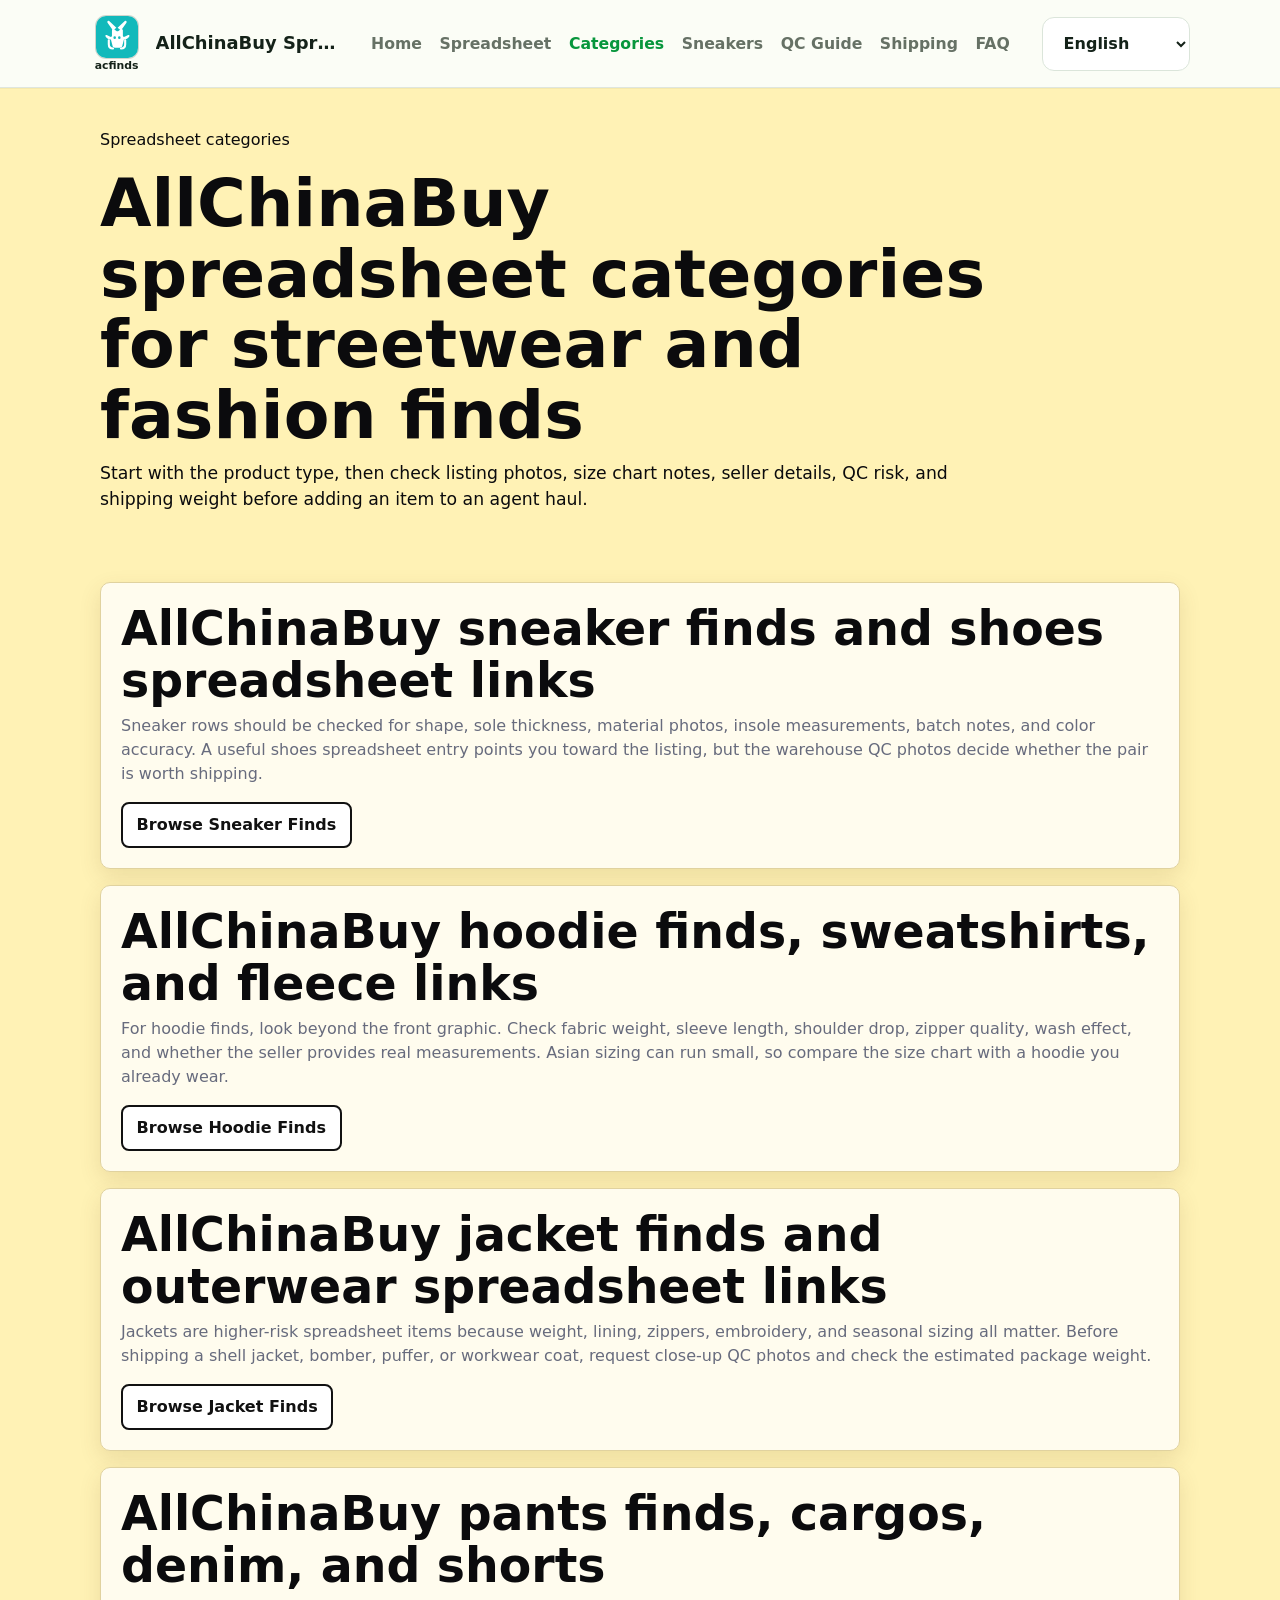
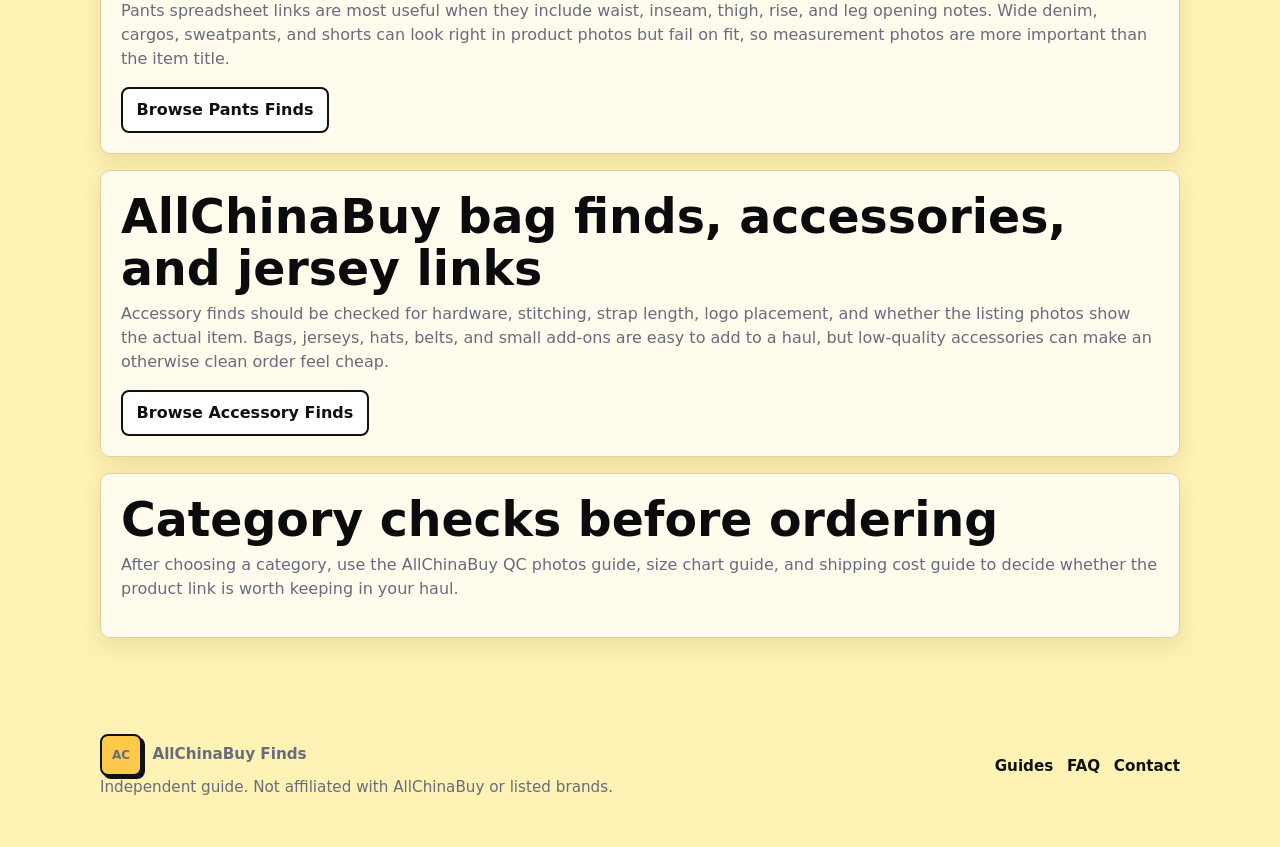
==== categories.html @ fad1a0c0 "Initial static site" ====
﻿<!doctype html>
<html lang="en">
  <head>
    <meta charset="utf-8" />
    <meta name="viewport" content="width=device-width, initial-scale=1" />
    <title>AllChinaBuy Spreadsheet Categories | Sneaker, Hoodie, Jacket and Bag Finds</title>
    <meta name="description" content="Use this AllChinaBuy spreadsheet category guide to choose sneaker finds, hoodie links, jacket finds, pants, bags, accessories, jerseys, shorts, QC checks, and size chart notes before ordering." />
    <link rel="canonical" href="https://acfinds.net/categories.html" />
    <link rel="icon" type="image/svg+xml" href="assets/acfinds-icon.svg" />
    <link rel="stylesheet" href="styles.css" />
  </head>
  <body>
    <a class="skip-link" href="#main">Skip to content</a>
    <main id="main">
      <section class="page-hero">
        <div>
          <p class="eyebrow">Spreadsheet categories</p>
          <h1>AllChinaBuy spreadsheet categories for streetwear and fashion finds</h1>
          <p class="hero-copy">Start with the product type, then check listing photos, size chart notes, seller details, QC risk, and shipping weight before adding an item to an agent haul.</p>
        </div>
      </section>
      <section class="article-layout">
        <article id="sneakers" class="article-card">
          <h2>AllChinaBuy sneaker finds and shoes spreadsheet links</h2>
          <p>Sneaker rows should be checked for shape, sole thickness, material photos, insole measurements, batch notes, and color accuracy. A useful shoes spreadsheet entry points you toward the listing, but the warehouse QC photos decide whether the pair is worth shipping.</p>
          <a class="button primary" href="https://streetstyle.maisonlooks.com/?q=shoes" rel="nofollow sponsored noopener" target="_blank">Browse Sneaker Finds</a>
        </article>
        <article id="hoodies" class="article-card">
          <h2>AllChinaBuy hoodie finds, sweatshirts, and fleece links</h2>
          <p>For hoodie finds, look beyond the front graphic. Check fabric weight, sleeve length, shoulder drop, zipper quality, wash effect, and whether the seller provides real measurements. Asian sizing can run small, so compare the size chart with a hoodie you already wear.</p>
          <a class="button primary" href="https://streetstyle.maisonlooks.com/?q=hoodies" rel="nofollow sponsored noopener" target="_blank">Browse Hoodie Finds</a>
        </article>
        <article class="article-card">
          <h2>AllChinaBuy jacket finds and outerwear spreadsheet links</h2>
          <p>Jackets are higher-risk spreadsheet items because weight, lining, zippers, embroidery, and seasonal sizing all matter. Before shipping a shell jacket, bomber, puffer, or workwear coat, request close-up QC photos and check the estimated package weight.</p>
          <a class="button primary" href="https://streetstyle.maisonlooks.com/?q=jackets" rel="nofollow sponsored noopener" target="_blank">Browse Jacket Finds</a>
        </article>
        <article class="article-card">
          <h2>AllChinaBuy pants finds, cargos, denim, and shorts</h2>
          <p>Pants spreadsheet links are most useful when they include waist, inseam, thigh, rise, and leg opening notes. Wide denim, cargos, sweatpants, and shorts can look right in product photos but fail on fit, so measurement photos are more important than the item title.</p>
          <a class="button primary" href="https://streetstyle.maisonlooks.com/?q=pants" rel="nofollow sponsored noopener" target="_blank">Browse Pants Finds</a>
        </article>
        <article class="article-card">
          <h2>AllChinaBuy bag finds, accessories, and jersey links</h2>
          <p>Accessory finds should be checked for hardware, stitching, strap length, logo placement, and whether the listing photos show the actual item. Bags, jerseys, hats, belts, and small add-ons are easy to add to a haul, but low-quality accessories can make an otherwise clean order feel cheap.</p>
          <a class="button primary" href="https://streetstyle.maisonlooks.com/?q=accessories" rel="nofollow sponsored noopener" target="_blank">Browse Accessory Finds</a>
        </article>
        <article class="article-card">
          <h2>Category checks before ordering</h2>
          <p>After choosing a category, use the <a href="qc-guide.html">AllChinaBuy QC photos guide</a>, <a href="size-guide.html">size chart guide</a>, and <a href="shipping.html">shipping cost guide</a> to decide whether the product link is worth keeping in your haul.</p>
        </article>
      </section>
    </main>
    <footer class="site-footer">
      <div><div class="brand"><span class="brand-mark">AC</span><span>AllChinaBuy Finds</span></div><p>Independent guide. Not affiliated with AllChinaBuy or listed brands.</p></div>
      <nav><a href="guides.html">Guides</a><a href="faq.html">FAQ</a><a href="contact.html">Contact</a></nav>
    </footer>
    <nav class="taskbar" aria-label="Primary taskbar">
      <div class="taskbar-brand" aria-label="AllChinaBuy Spreadsheet">
        <span class="taskbar-logo"><img src="assets/acfinds-icon.svg" alt="acfinds AllChinaBuy spreadsheet streetwear finds and links logo" /><span>acfinds</span></span>
        <span class="taskbar-title">AllChinaBuy Spreadsheet</span>
      </div>
      <div class="taskbar-links">
        <a href="index.html">Home</a>
        <a href="https://streetstyle.maisonlooks.com/" rel="nofollow sponsored noopener" target="_blank">Spreadsheet</a>
        <a class="is-active" href="categories.html">Categories</a>
        <a href="sneakers.html">Sneakers</a>
        <a href="qc-guide.html">QC Guide</a>
        <a href="shipping.html">Shipping</a>
        <a href="faq.html">FAQ</a>
      </div>
      <div class="taskbar-actions">
        <select aria-label="Language">
          <option value="en">English</option>
          <option value="es">Español</option>
          <option value="fr">Français</option>
          <option value="de">Deutsch</option>
          <option value="pt">Português</option>
        </select>
      </div>
    </nav>
    <script src="script.js"></script>
  </body>
</html>
---- styles.css ----
:root {
  --ink: #0b0b0d;
  --muted: #676b7d;
  --gold: #fff2b5;
  --gold-2: #fff7c9;
  --brown: #855604;
  --line: #e0d29f;
  --paper: #fffdf4;
  --shadow: 0 8px 22px rgba(97, 66, 8, 0.12);
  font-family: Inter, ui-sans-serif, system-ui, -apple-system, BlinkMacSystemFont, "Segoe UI", sans-serif;
}

* { box-sizing: border-box; }

html { scroll-behavior: smooth; }

body {
  margin: 0;
  color: var(--ink);
  background: var(--gold);
  line-height: 1.5;
  padding-top: 92px;
}

a { color: inherit; text-decoration: none; }
img { display: block; max-width: 100%; }

.skip-link {
  position: fixed;
  left: 1rem;
  top: -5rem;
  z-index: 100;
  padding: 0.7rem 1rem;
  background: #111;
  color: #fff;
}

.skip-link:focus { top: 1rem; }

.topbar,
.site-header { display: none; }

.nav,
.footer,
.site-footer,
.page-hero,
.article-layout {
  width: min(1080px, calc(100% - 32px));
  margin-inline: auto;
}

.nav {
  min-height: 68px;
  display: flex;
  align-items: center;
  justify-content: space-between;
  gap: 1rem;
}

.logo,
.brand {
  display: inline-flex;
  align-items: center;
  gap: 0.65rem;
  font-weight: 900;
}

.logo-badge,
.brand-mark {
  width: 42px;
  height: 42px;
  display: grid;
  place-items: center;
  border: 2px solid #111;
  border-radius: 8px;
  background: #ffc94b;
  box-shadow: 3px 3px 0 #111;
  font-size: 0.75rem;
}

.nav-links {
  display: flex;
  align-items: center;
  gap: 0.95rem;
  color: #5e5e68;
  font-weight: 700;
}

.header-link,
.nav-cta,
.button {
  min-height: 42px;
  display: inline-flex;
  align-items: center;
  justify-content: center;
  border: 2px solid #111;
  border-radius: 8px;
  background: #fff;
  color: #111 !important;
  padding: 0.55rem 0.85rem;
  font-weight: 900;
}

.nav-toggle {
  display: none;
  width: 44px;
  height: 44px;
  border: 1px solid #111;
  border-radius: 8px;
  background: #fff;
}

.nav-toggle span {
  display: block;
  width: 20px;
  height: 2px;
  margin: 4px auto;
  background: #111;
}

.hero-lite {
  min-height: 684px;
  padding: 2.7rem 0 0;
  background:
    linear-gradient(rgba(255, 224, 105, 0.18), rgba(255, 245, 188, 0.52)),
    url("assets/hero-logistics.png");
  background-size: cover;
  background-position: center top;
  border-bottom: 1px solid #d9c582;
}

.hero-card {
  width: min(1120px, calc(100% - 32px));
  margin-inline: auto;
  text-align: center;
}

h1,
h2,
h3,
p { margin-top: 0; }

h1 {
  margin: 0 0 0.65rem;
  font-size: clamp(3.2rem, 5.4vw, 5.05rem);
  line-height: 1.06;
  font-weight: 900;
  letter-spacing: 0;
}

h2 {
  margin-bottom: 0.45rem;
  font-size: clamp(2rem, 3.7vw, 3.3rem);
  line-height: 1.1;
  font-weight: 900;
  letter-spacing: 0;
}

.tagline {
  margin: 0 auto 1.45rem;
  color: var(--muted);
  font-size: clamp(1.8rem, 3vw, 2.35rem);
  line-height: 1.2;
}

.finds-search {
  width: min(1120px, 100%);
  margin-inline: auto;
}

.finds-search label { display: none; }

.finds-search > div {
  min-height: 91px;
  display: grid;
  grid-template-columns: minmax(0, 1fr) 58px 58px 58px auto;
  align-items: center;
  gap: 0.5rem;
  padding: 0.45rem;
  border: 3px solid #111;
  border-radius: 9px;
  background: #fff;
  box-shadow: 0 3px 10px rgba(78, 52, 0, 0.16);
}

.finds-search input {
  width: 100%;
  min-height: 72px;
  border: 0;
  outline: 0;
  background: #fff;
  color: #111;
  padding: 0 1.15rem;
  font: inherit;
  font-size: 1.55rem;
}

#finds-query { scroll-margin-top: 112px; }

.finds-search input::placeholder { color: #9ea1a8; }

.search-chip {
  width: 48px;
  height: 48px;
  display: grid;
  place-items: center;
  justify-self: center;
  border-radius: 50%;
  background: #d9dadd;
  color: #111;
  font-weight: 900;
}

.finds-search button {
  min-height: 72px;
  display: inline-flex;
  align-items: center;
  justify-content: center;
  gap: 0.9rem;
  border: 0;
  border-radius: 9px;
  background: #101014;
  color: #fff;
  padding: 0 1.85rem;
  font: inherit;
  font-size: 1.55rem;
  font-weight: 900;
  cursor: pointer;
}

.search-icon {
  width: 32px;
  height: 32px;
  display: inline-block;
  position: relative;
  border: 5px solid currentColor;
  border-radius: 50%;
}

.search-icon::after {
  content: "";
  position: absolute;
  right: -13px;
  bottom: -8px;
  width: 16px;
  height: 5px;
  border-radius: 999px;
  background: currentColor;
  transform: rotate(45deg);
}

.process-row {
  width: min(1120px, 100%);
  margin: 2rem auto 0;
  display: grid;
  grid-template-columns: 260px 320px 260px;
  justify-content: space-between;
  gap: 0;
  color: var(--brown);
  position: relative;
}

.process-row::before {
  display: none;
}

.process-row::after {
  display: none;
}

.connector {
  position: absolute;
  top: 104px;
  height: 3px;
  background: #c89142;
  opacity: 0.82;
}

.connector::before,
.connector::after {
  content: "";
  position: absolute;
  top: 50%;
  width: 11px;
  height: 11px;
  border-radius: 50%;
  background: #c89142;
  transform: translateY(-50%);
}

.connector::before {
  left: -5px;
}

.connector::after {
  right: -5px;
}

.connector-left {
  left: 230px;
  width: 185px;
}

.connector-right {
  right: 235px;
  width: 185px;
}

.process-row article {
  position: relative;
  z-index: 1;
  text-align: center;
}

.step-icon {
  display: grid;
  place-items: center;
  width: 64px;
  height: 64px;
  margin: 0 auto 0.55rem;
  color: #865706;
}

.step-icon svg {
  width: 64px;
  height: 64px;
}

.step-icon path,
.step-icon circle {
  fill: none;
  stroke: currentColor;
  stroke-width: 5;
  stroke-linecap: round;
  stroke-linejoin: round;
}

.globe-icon svg {
  width: 72px;
  height: 72px;
}

.process-row strong {
  display: block;
  font-size: 1.33rem;
  line-height: 1.12;
  font-weight: 900;
  white-space: nowrap;
}

.process-row small {
  display: block;
  color: var(--brown);
  font-size: 1rem;
}

.hub-section,
.text-block,
.table-section,
.faq-section,
.faq-preview,
.related-section,
.trust-section {
  width: min(1080px, calc(100% - 32px));
  margin: 1.2rem auto;
  padding: 1.35rem;
  border: 1px solid var(--line);
  border-radius: 10px;
  background: rgba(255, 253, 244, 0.92);
  box-shadow: var(--shadow);
}

.hub-section:first-of-type {
  width: 100%;
  margin: 0;
  padding: 3.1rem max(16px, calc((100vw - 1080px) / 2)) 2.8rem;
  border-width: 1px 0;
  border-radius: 0;
  background: #fff2b5;
  box-shadow: none;
  text-align: center;
}

.section-title { margin-bottom: 1rem; }

.section-title p,
.text-block p,
.table-section p,
.compare-row span,
.faq-section p,
.faq-preview p,
.related-section li,
.trust-section li,
.trust-section p,
.topic-cards small {
  color: var(--muted);
}

.pill-grid {
  display: grid;
  grid-template-columns: repeat(4, 1fr);
  gap: 0.7rem;
}

.pill-grid a,
.phrase-row a,
.topic-cards a em {
  min-height: 44px;
  display: inline-flex;
  align-items: center;
  justify-content: center;
  border: 1px solid #d4c895;
  border-radius: 9px;
  background: #fff;
  padding: 0.65rem 1rem;
  font-weight: 800;
}

.phrase-row {
  display: flex;
  flex-wrap: wrap;
  gap: 0.55rem;
}

.topic-cards {
  display: grid;
  grid-template-columns: repeat(3, 1fr);
  gap: 0.85rem;
}

.topic-cards a {
  min-height: 190px;
  display: flex;
  flex-direction: column;
  gap: 0.45rem;
  padding: 1rem;
  border: 1px solid var(--line);
  border-radius: 10px;
  background: #fff;
}

.topic-cards span {
  width: fit-content;
  border-radius: 999px;
  background: #f4e8bd;
  color: var(--brown);
  padding: 0.25rem 0.55rem;
  font-size: 0.76rem;
  font-weight: 900;
  text-transform: uppercase;
}

.topic-cards strong {
  font-size: 1.1rem;
  line-height: 1.2;
}

.topic-cards em {
  width: fit-content;
  margin-top: auto;
  min-height: 34px;
  font-style: normal;
  color: #111;
}

.compare-table {
  overflow: hidden;
  border: 1px solid var(--line);
  border-radius: 10px;
  background: #fff;
}

.compare-row {
  display: grid;
  grid-template-columns: 0.85fr 1.2fr 1.1fr;
}

.compare-row + .compare-row { border-top: 1px solid var(--line); }
.compare-row span { padding: 0.85rem; }
.compare-row span + span { border-left: 1px solid var(--line); }
.compare-head { background: #f4e8bd; }
.compare-head span,
.compare-row span:first-child { color: #111; font-weight: 900; }

.mistakes ul,
.related-section ul,
.trust-section ul {
  margin: 0;
  padding-left: 1.2rem;
}

.mistakes li + li,
.related-section li + li,
.trust-section li + li { margin-top: 0.5rem; }

.faq-section details,
.faq-preview details {
  border-top: 1px solid var(--line);
  padding: 0.85rem 0;
}

.faq-section details:first-child,
.faq-preview details:first-child {
  border-top: 0;
}

.faq-section summary,
.faq-preview summary {
  cursor: pointer;
  font-weight: 900;
}

.faq-section a,
.faq-preview a,
.related-section a,
.footer a,
.site-footer a {
  color: #111;
  font-weight: 900;
}

.footer,
.site-footer {
  display: flex;
  align-items: center;
  justify-content: space-between;
  gap: 1rem;
  padding: 2rem 0 3rem;
  color: var(--muted);
  font-size: 0.95rem;
}

.footer nav,
.site-footer nav {
  display: flex;
  flex-wrap: wrap;
  gap: 0.85rem;
}

.footer p,
.site-footer p { margin: 0; }

.page-hero {
  padding: 2.25rem 0 1.25rem;
}

.page-hero h1 {
  max-width: 920px;
  font-size: clamp(3rem, 5.2vw, 5.4rem);
}

.page-hero .hero-copy {
  max-width: 860px;
  font-size: 1.08rem;
}

.article-layout { padding: 1rem 0 3rem; }

.article-card {
  margin: 1rem 0;
  padding: 1.25rem;
  border: 1px solid var(--line);
  border-radius: 10px;
  background: rgba(255, 253, 244, 0.92);
  box-shadow: var(--shadow);
}

.article-card p,
.article-card li { color: var(--muted); }

.taskbar {
  position: fixed;
  left: 0;
  top: 0;
  z-index: 80;
  width: 100%;
  min-height: 88px;
  display: inline-flex;
  align-items: center;
  justify-content: space-between;
  gap: 2rem;
  padding: 0 7vw;
  border-bottom: 1px solid #dfe6de;
  background: rgba(251, 253, 248, 0.97);
  box-shadow: 0 1px 0 rgba(15, 37, 22, 0.04);
  backdrop-filter: blur(10px);
}

.taskbar-brand {
  min-width: 0;
  display: inline-flex;
  align-items: center;
  gap: 0.75rem;
  color: #142219;
  font-size: 1.12rem;
  font-weight: 900;
  white-space: nowrap;
}

.taskbar-logo {
  width: 54px;
  min-height: 64px;
  flex: 0 0 auto;
  display: inline-flex;
  flex-direction: column;
  align-items: center;
  justify-content: center;
  gap: 0.18rem;
  color: #142219;
  font-size: 0.68rem;
  font-weight: 900;
  line-height: 1;
}

.taskbar-logo img {
  width: 42px;
  height: 42px;
  display: block;
  border-radius: 10px;
  box-shadow: 0 0 0 1px rgba(20, 34, 25, 0.18);
}

.taskbar-title {
  overflow: hidden;
  text-overflow: ellipsis;
}

.taskbar-links {
  display: inline-flex;
  align-items: center;
  justify-content: center;
  gap: 1.1rem;
  flex: 1 1 auto;
  color: #667165;
  font-size: 0.98rem;
  font-weight: 900;
}

.taskbar-links a {
  white-space: nowrap;
}

.taskbar-links .is-active {
  color: #07963c;
}

.taskbar-actions {
  display: inline-flex;
  align-items: center;
  gap: 0.75rem;
}

.taskbar-actions select {
  min-height: 54px;
  border: 1px solid #111;
  border-color: #dbe5da;
  border-radius: 12px;
  background: #fff;
  color: #142219;
  padding: 0 1.05rem;
  font: inherit;
  font-size: 1rem;
  font-weight: 900;
}

.taskbar-actions select {
  min-width: 142px;
  cursor: pointer;
}

:focus-visible {
  outline: 3px solid #111;
  outline-offset: 3px;
}

@media (max-width: 1100px) {
  .taskbar {
    gap: 1rem;
    padding-inline: 1.5rem;
  }

  .taskbar-links {
    gap: 1rem;
  }

  .taskbar-title {
    max-width: 230px;
  }

  .taskbar-actions select {
    min-width: 118px;
  }

}

@media (max-width: 860px) {
  .nav-toggle { display: inline-block; }

  .nav-links {
    position: absolute;
    left: 16px;
    right: 16px;
    top: 68px;
    display: none;
    flex-direction: column;
    align-items: stretch;
    padding: 1rem;
    border: 1px solid var(--line);
    border-radius: 10px;
    background: var(--paper);
    box-shadow: var(--shadow);
  }

  .nav-links.is-open { display: flex; }

  .finds-search > div {
    grid-template-columns: 1fr;
  }

  .search-chip {
    display: none;
  }

  .process-row,
  .topic-cards,
  .pill-grid {
    grid-template-columns: 1fr;
  }

  .process-row::before { display: none; }

  .process-row article { text-align: center; }

  .compare-row { grid-template-columns: 1fr; }
  .compare-row span + span {
    border-left: 0;
    border-top: 1px solid var(--line);
  }

  body { padding-top: 136px; }

  .taskbar {
    min-height: 128px;
    display: grid;
    grid-template-columns: 1fr auto;
    align-content: center;
    gap: 0.65rem 1rem;
    padding: 0.7rem 1rem;
  }

  .taskbar-brand {
    max-width: 100%;
    font-size: 1rem;
  }

  .taskbar-links {
    grid-column: 1 / -1;
    justify-content: flex-start;
    gap: 1rem;
    overflow-x: auto;
    padding-bottom: 0.15rem;
    scrollbar-width: none;
  }

  .taskbar-links::-webkit-scrollbar {
    display: none;
  }

  .taskbar-actions {
    justify-content: flex-end;
  }

  .taskbar-actions select {
    min-height: 42px;
    min-width: auto;
    padding-inline: 0.75rem;
    font-size: 0.86rem;
  }

  .footer,
  .site-footer {
    display: grid;
    align-items: start;
  }
}

@media (max-width: 560px) {
  .hero-lite {
    min-height: auto;
    padding: 2rem 0 2.4rem;
  }

  h1 { font-size: clamp(2.4rem, 12vw, 3.6rem); }
  .tagline { font-size: 1.35rem; }

  .finds-search input,
  .finds-search button {
    min-height: 58px;
    font-size: 1.1rem;
  }

  body { padding-top: 154px; }

  .taskbar {
    min-height: 144px;
    grid-template-columns: 1fr;
  }

  .taskbar-actions {
    justify-content: flex-start;
  }

  .taskbar-actions select {
    min-height: 40px;
    font-size: 0.82rem;
  }
}

@media (prefers-reduced-motion: reduce) {
  *,
  *::before,
  *::after {
    scroll-behavior: auto !important;
    transition: none !important;
  }
}
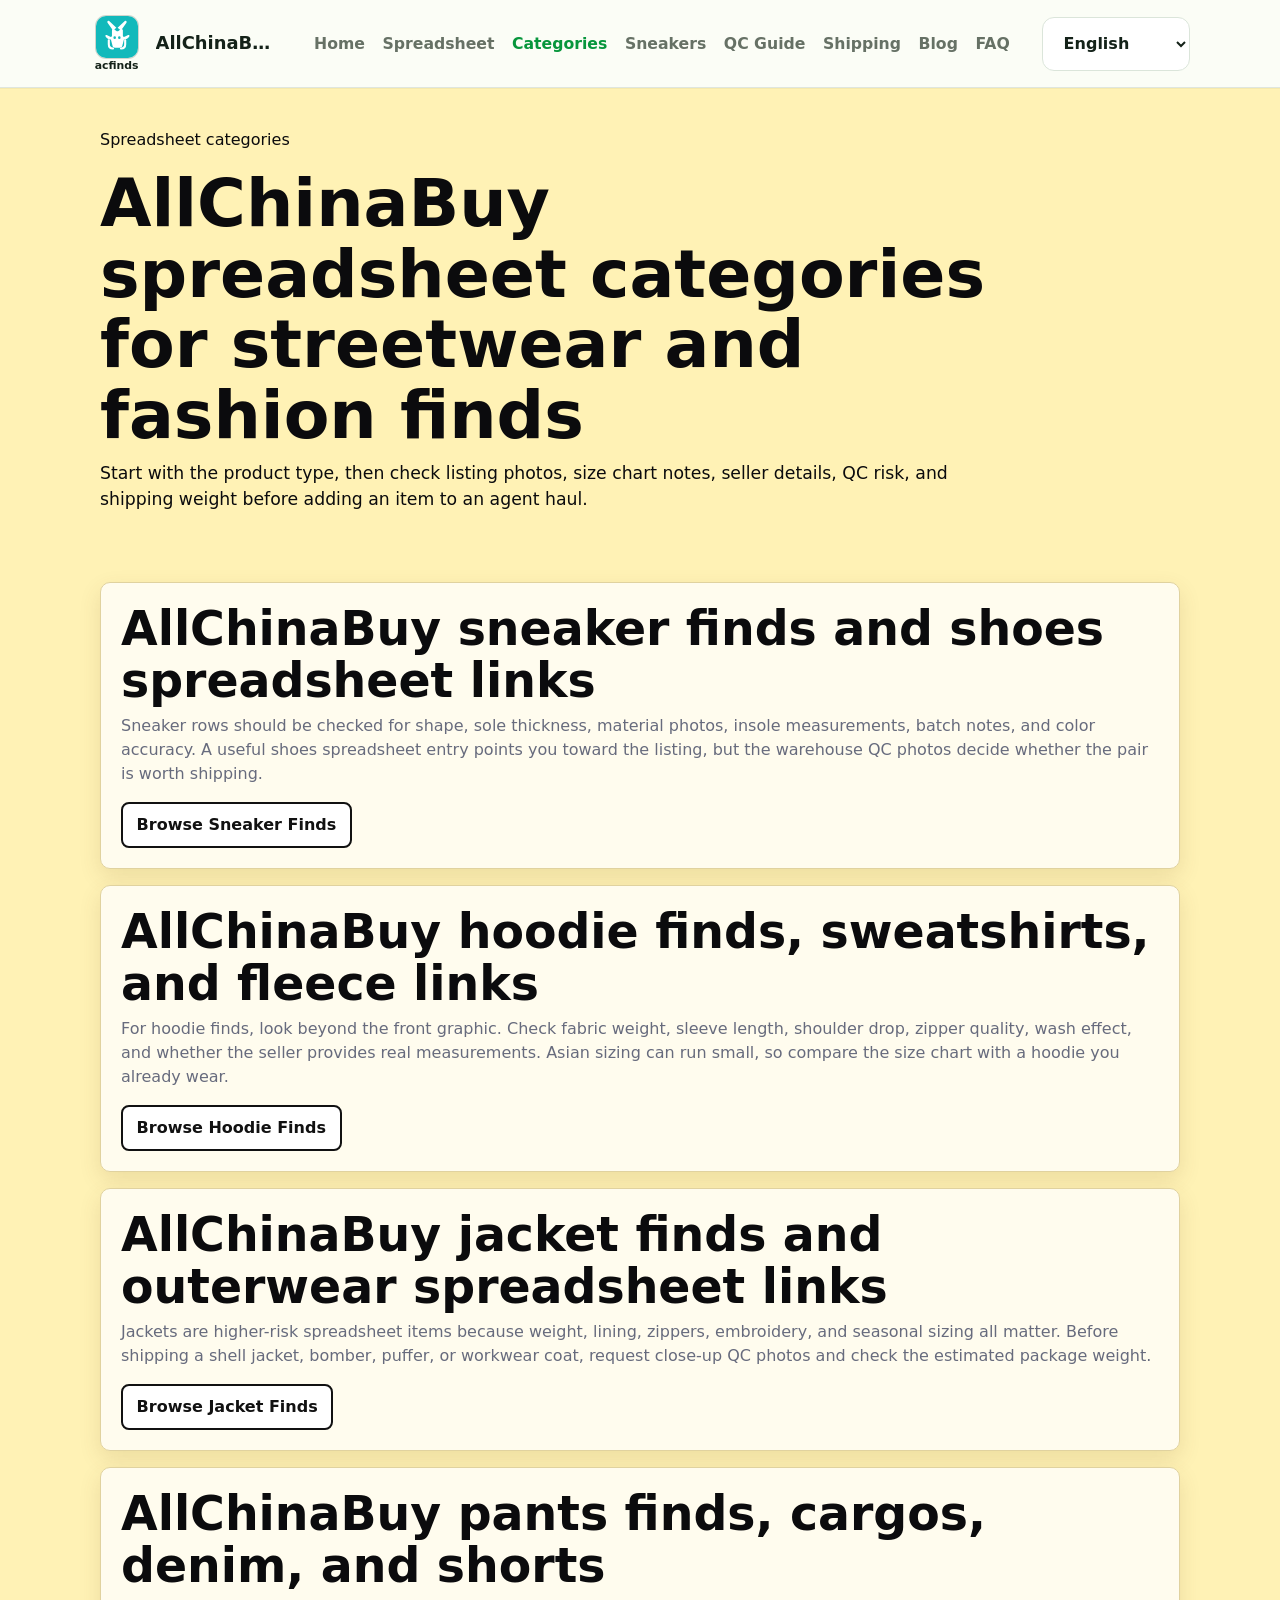
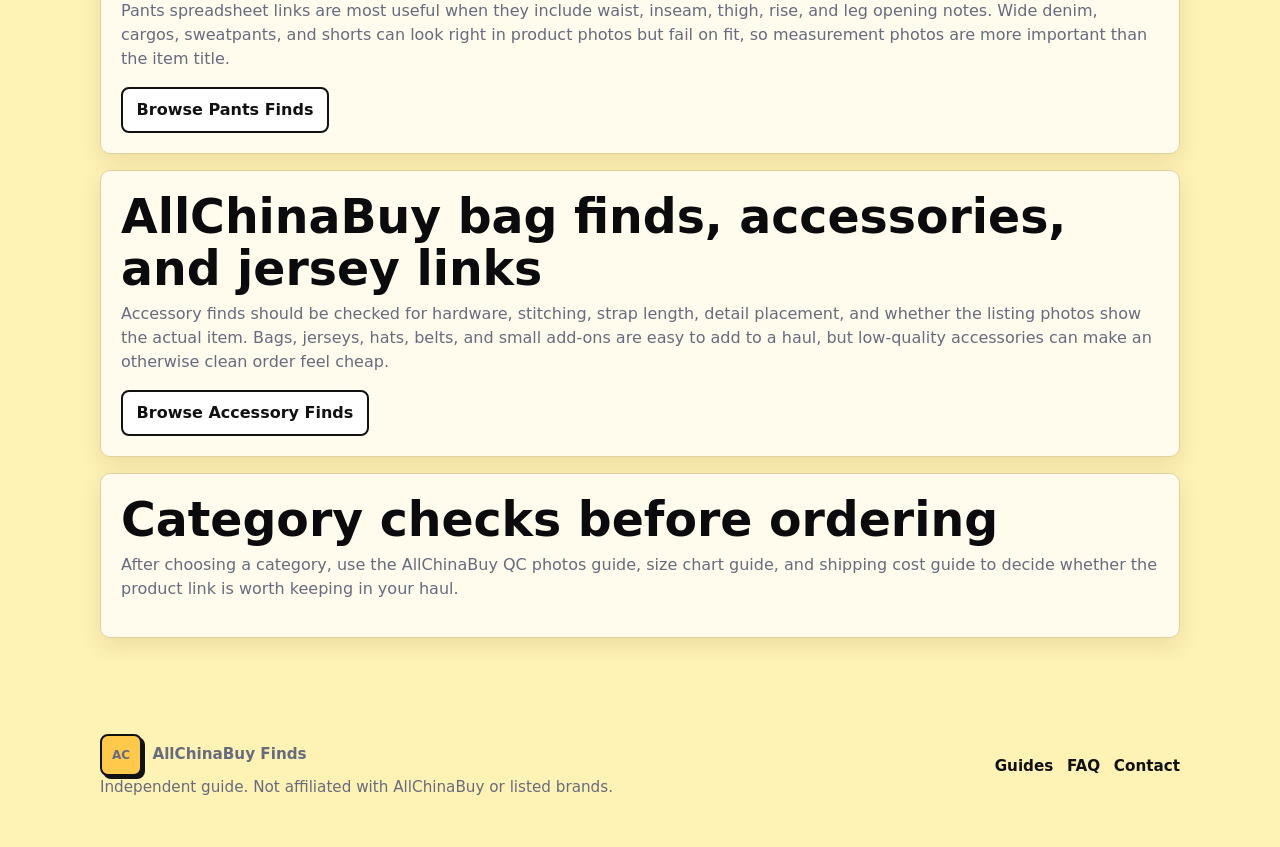
==== commit a3e8e5f1: "feat: expand static site content" ====
--- a/categories.html
+++ b/categories.html
@@ -7,7 +7,7 @@
     <meta name="description" content="Use this AllChinaBuy spreadsheet category guide to choose sneaker finds, hoodie links, jacket finds, pants, bags, accessories, jerseys, shorts, QC checks, and size chart notes before ordering." />
     <link rel="canonical" href="https://acfinds.net/categories.html" />
     <link rel="icon" type="image/svg+xml" href="assets/acfinds-icon.svg" />
-    <link rel="stylesheet" href="styles.css" />
+    <link rel="stylesheet" href="styles.css?v=site-20260701-6" />
   </head>
   <body>
     <a class="skip-link" href="#main">Skip to content</a>
@@ -23,27 +23,27 @@
         <article id="sneakers" class="article-card">
           <h2>AllChinaBuy sneaker finds and shoes spreadsheet links</h2>
           <p>Sneaker rows should be checked for shape, sole thickness, material photos, insole measurements, batch notes, and color accuracy. A useful shoes spreadsheet entry points you toward the listing, but the warehouse QC photos decide whether the pair is worth shipping.</p>
-          <a class="button primary" href="https://streetstyle.maisonlooks.com/?q=shoes" rel="nofollow sponsored noopener" target="_blank">Browse Sneaker Finds</a>
+          <a class="button primary" href="/categories/sneakers">Browse Sneaker Finds</a>
         </article>
         <article id="hoodies" class="article-card">
           <h2>AllChinaBuy hoodie finds, sweatshirts, and fleece links</h2>
           <p>For hoodie finds, look beyond the front graphic. Check fabric weight, sleeve length, shoulder drop, zipper quality, wash effect, and whether the seller provides real measurements. Asian sizing can run small, so compare the size chart with a hoodie you already wear.</p>
-          <a class="button primary" href="https://streetstyle.maisonlooks.com/?q=hoodies" rel="nofollow sponsored noopener" target="_blank">Browse Hoodie Finds</a>
+          <a class="button primary" href="/categories/hoodies">Browse Hoodie Finds</a>
         </article>
         <article class="article-card">
           <h2>AllChinaBuy jacket finds and outerwear spreadsheet links</h2>
           <p>Jackets are higher-risk spreadsheet items because weight, lining, zippers, embroidery, and seasonal sizing all matter. Before shipping a shell jacket, bomber, puffer, or workwear coat, request close-up QC photos and check the estimated package weight.</p>
-          <a class="button primary" href="https://streetstyle.maisonlooks.com/?q=jackets" rel="nofollow sponsored noopener" target="_blank">Browse Jacket Finds</a>
+          <a class="button primary" href="/categories/jackets">Browse Jacket Finds</a>
         </article>
         <article class="article-card">
           <h2>AllChinaBuy pants finds, cargos, denim, and shorts</h2>
           <p>Pants spreadsheet links are most useful when they include waist, inseam, thigh, rise, and leg opening notes. Wide denim, cargos, sweatpants, and shorts can look right in product photos but fail on fit, so measurement photos are more important than the item title.</p>
-          <a class="button primary" href="https://streetstyle.maisonlooks.com/?q=pants" rel="nofollow sponsored noopener" target="_blank">Browse Pants Finds</a>
+          <a class="button primary" href="/categories/pants">Browse Pants Finds</a>
         </article>
         <article class="article-card">
           <h2>AllChinaBuy bag finds, accessories, and jersey links</h2>
-          <p>Accessory finds should be checked for hardware, stitching, strap length, logo placement, and whether the listing photos show the actual item. Bags, jerseys, hats, belts, and small add-ons are easy to add to a haul, but low-quality accessories can make an otherwise clean order feel cheap.</p>
-          <a class="button primary" href="https://streetstyle.maisonlooks.com/?q=accessories" rel="nofollow sponsored noopener" target="_blank">Browse Accessory Finds</a>
+          <p>Accessory finds should be checked for hardware, stitching, strap length, detail placement, and whether the listing photos show the actual item. Bags, jerseys, hats, belts, and small add-ons are easy to add to a haul, but low-quality accessories can make an otherwise clean order feel cheap.</p>
+          <a class="button primary" href="/categories/accessories">Browse Accessory Finds</a>
         </article>
         <article class="article-card">
           <h2>Category checks before ordering</h2>
@@ -62,23 +62,24 @@
       </div>
       <div class="taskbar-links">
         <a href="index.html">Home</a>
-        <a href="https://streetstyle.maisonlooks.com/" rel="nofollow sponsored noopener" target="_blank">Spreadsheet</a>
+        <a href="spreadsheet">Spreadsheet</a>
         <a class="is-active" href="categories.html">Categories</a>
         <a href="sneakers.html">Sneakers</a>
         <a href="qc-guide.html">QC Guide</a>
         <a href="shipping.html">Shipping</a>
+        <a href="blog">Blog</a>
         <a href="faq.html">FAQ</a>
       </div>
       <div class="taskbar-actions">
         <select aria-label="Language">
           <option value="en">English</option>
-          <option value="es">Español</option>
-          <option value="fr">Français</option>
+          <option value="es">Espa帽ol</option>
+          <option value="fr">Fran莽ais</option>
           <option value="de">Deutsch</option>
-          <option value="pt">Português</option>
+          <option value="pt">Portugu锚s</option>
         </select>
       </div>
     </nav>
-    <script src="script.js"></script>
+    <script src="script.js?v=site-20260701-6"></script>
   </body>
 </html>
--- a/styles.css
+++ b/styles.css
@@ -49,6 +49,93 @@
   margin-inline: auto;
 }
 
+.blog-layout {
+  width: min(1080px, calc(100% - 32px));
+  margin: 0 auto 3rem;
+  display: grid;
+  grid-template-columns: minmax(0, 1fr) 280px;
+  gap: 1.25rem;
+  align-items: start;
+}
+
+.blog-post,
+.blog-sidebar,
+.source-panel {
+  border: 2px solid #111;
+  border-radius: 8px;
+  background: var(--paper);
+  box-shadow: var(--shadow);
+}
+
+.blog-post {
+  padding: clamp(1.25rem, 3vw, 2rem);
+}
+
+.blog-post h2 {
+  font-size: clamp(2rem, 3.2vw, 3rem);
+}
+
+.blog-post h3 {
+  margin: 1.6rem 0 0.55rem;
+  font-size: 1.35rem;
+}
+
+.post-meta {
+  margin-bottom: 1.25rem;
+  color: var(--muted);
+  font-weight: 800;
+}
+
+.fact-grid {
+  display: grid;
+  grid-template-columns: repeat(2, minmax(0, 1fr));
+  gap: 0.85rem;
+  margin: 1.4rem 0;
+}
+
+.fact-grid article {
+  min-height: 160px;
+  padding: 1rem;
+  border: 1px solid var(--line);
+  border-radius: 8px;
+  background: #fff;
+}
+
+.fact-grid strong {
+  display: block;
+  margin-bottom: 0.35rem;
+  font-size: 1rem;
+}
+
+.source-panel {
+  margin-top: 1.5rem;
+  padding: 1rem;
+  background: #fff;
+}
+
+.source-panel h3 {
+  margin-top: 0;
+}
+
+.blog-sidebar {
+  position: sticky;
+  top: 112px;
+  padding: 1rem;
+}
+
+.blog-sidebar h2 {
+  font-size: 1.25rem;
+}
+
+.blog-sidebar a {
+  min-height: 46px;
+  display: flex;
+  align-items: center;
+  border-top: 1px solid var(--line);
+  color: #142219;
+  font-weight: 900;
+}
+
 .nav {
   min-height: 68px;
   display: flex;
@@ -119,8 +206,8 @@
 }
 
 .hero-lite {
-  min-height: 684px;
-  padding: 2.7rem 0 0;
+  min-height: 560px;
+  padding: 1.65rem 0 0;
   background:
     linear-gradient(rgba(255, 224, 105, 0.18), rgba(255, 245, 188, 0.52)),
     url("assets/hero-logistics.png");
@@ -130,7 +217,7 @@
 }
 
 .hero-card {
-  width: min(1120px, calc(100% - 32px));
+  width: min(1040px, calc(100% - 32px));
   margin-inline: auto;
   text-align: center;
 }
@@ -148,6 +235,12 @@
   letter-spacing: 0;
 }
 
+.hero-lite h1 {
+  margin-bottom: 0.45rem;
+  font-size: clamp(2.75rem, 4.7vw, 4.35rem);
+  line-height: 1.04;
+}
+
 h2 {
   margin-bottom: 0.45rem;
   font-size: clamp(2rem, 3.7vw, 3.3rem);
@@ -157,26 +250,26 @@
 }
 
 .tagline {
-  margin: 0 auto 1.45rem;
+  margin: 0 auto 1.1rem;
   color: var(--muted);
-  font-size: clamp(1.8rem, 3vw, 2.35rem);
-  line-height: 1.2;
+  font-size: clamp(1.45rem, 2.45vw, 1.95rem);
+  line-height: 1.18;
 }
 
 .finds-search {
-  width: min(1120px, 100%);
+  width: min(1000px, 100%);
   margin-inline: auto;
 }
 
 .finds-search label { display: none; }
 
 .finds-search > div {
-  min-height: 91px;
-  display: grid;
-  grid-template-columns: minmax(0, 1fr) 58px 58px 58px auto;
-  align-items: center;
-  gap: 0.5rem;
-  padding: 0.45rem;
+  min-height: 74px;
+  display: grid;
+  grid-template-columns: minmax(0, 1fr) 48px 48px 48px auto;
+  align-items: center;
+  gap: 0.4rem;
+  padding: 0.38rem;
   border: 3px solid #111;
   border-radius: 9px;
   background: #fff;
@@ -185,14 +278,14 @@
 
 .finds-search input {
   width: 100%;
-  min-height: 72px;
+  min-height: 58px;
   border: 0;
   outline: 0;
   background: #fff;
   color: #111;
-  padding: 0 1.15rem;
+  padding: 0 1rem;
   font: inherit;
-  font-size: 1.55rem;
+  font-size: 1.28rem;
 }
 
 #finds-query { scroll-margin-top: 112px; }
@@ -200,8 +293,8 @@
 .finds-search input::placeholder { color: #9ea1a8; }
 
 .search-chip {
-  width: 48px;
-  height: 48px;
+  width: 40px;
+  height: 40px;
   display: grid;
   place-items: center;
   justify-self: center;
@@ -212,46 +305,46 @@
 }
 
 .finds-search button {
-  min-height: 72px;
+  min-height: 58px;
   display: inline-flex;
   align-items: center;
   justify-content: center;
-  gap: 0.9rem;
+  gap: 0.72rem;
   border: 0;
   border-radius: 9px;
   background: #101014;
   color: #fff;
-  padding: 0 1.85rem;
+  padding: 0 1.45rem;
   font: inherit;
-  font-size: 1.55rem;
+  font-size: 1.28rem;
   font-weight: 900;
   cursor: pointer;
 }
 
 .search-icon {
-  width: 32px;
-  height: 32px;
+  width: 26px;
+  height: 26px;
   display: inline-block;
   position: relative;
-  border: 5px solid currentColor;
+  border: 4px solid currentColor;
   border-radius: 50%;
 }
 
 .search-icon::after {
   content: "";
   position: absolute;
-  right: -13px;
-  bottom: -8px;
-  width: 16px;
-  height: 5px;
+  right: -11px;
+  bottom: -7px;
+  width: 14px;
+  height: 4px;
   border-radius: 999px;
   background: currentColor;
   transform: rotate(45deg);
 }
 
 .process-row {
-  width: min(1120px, 100%);
-  margin: 2rem auto 0;
+  width: min(1000px, 100%);
+  margin: 1.35rem auto 0;
   display: grid;
   grid-template-columns: 260px 320px 260px;
   justify-content: space-between;
@@ -270,7 +363,7 @@
 
 .connector {
   position: absolute;
-  top: 104px;
+  top: 84px;
   height: 3px;
   background: #c89142;
   opacity: 0.82;
@@ -297,13 +390,13 @@
 }
 
 .connector-left {
-  left: 230px;
-  width: 185px;
+  left: 220px;
+  width: 150px;
 }
 
 .connector-right {
-  right: 235px;
-  width: 185px;
+  right: 225px;
+  width: 150px;
 }
 
 .process-row article {
@@ -315,15 +408,15 @@
 .step-icon {
   display: grid;
   place-items: center;
-  width: 64px;
-  height: 64px;
-  margin: 0 auto 0.55rem;
+  width: 52px;
+  height: 52px;
+  margin: 0 auto 0.4rem;
   color: #865706;
 }
 
 .step-icon svg {
-  width: 64px;
-  height: 64px;
+  width: 52px;
+  height: 52px;
 }
 
 .step-icon path,
@@ -336,13 +429,13 @@
 }
 
 .globe-icon svg {
-  width: 72px;
-  height: 72px;
+  width: 58px;
+  height: 58px;
 }
 
 .process-row strong {
   display: block;
-  font-size: 1.33rem;
+  font-size: 1.12rem;
   line-height: 1.12;
   font-weight: 900;
   white-space: nowrap;
@@ -351,7 +444,7 @@
 .process-row small {
   display: block;
   color: var(--brown);
-  font-size: 1rem;
+  font-size: 0.9rem;
 }
 
 .hub-section,
@@ -463,6 +556,112 @@
   color: #111;
 }
 
+.category-showcase {
+  width: min(1280px, calc(100% - 32px));
+  margin: 2rem auto 1.2rem;
+  padding: 1.1rem;
+  border: 1px solid var(--line);
+  border-radius: 10px;
+  background: #fffdf4;
+  box-shadow: var(--shadow);
+}
+
+.category-showcase-head {
+  display: grid;
+  grid-template-columns: minmax(0, 1.1fr) minmax(280px, 0.55fr);
+  gap: 1.5rem;
+  align-items: start;
+  margin-bottom: 1rem;
+}
+
+.category-showcase-head .eyebrow {
+  margin: 0 0 0.25rem;
+}
+
+.category-showcase-head h2 {
+  max-width: 780px;
+  margin: 0;
+  color: #111;
+  font-size: clamp(2rem, 3.8vw, 3.55rem);
+  line-height: 1.08;
+  text-transform: uppercase;
+}
+
+.category-showcase-head > p {
+  margin: 0.4rem 0 0;
+  color: var(--muted);
+  font-size: 1.18rem;
+  line-height: 1.45;
+}
+
+.category-showcase-grid {
+  display: grid;
+  grid-template-columns: repeat(4, minmax(0, 1fr));
+  gap: 0.85rem;
+}
+
+.category-showcase-card {
+  min-height: 510px;
+  display: flex;
+  flex-direction: column;
+  border: 1px solid var(--line);
+  border-radius: 8px;
+  background: #fff;
+  padding: 1rem;
+  color: #111;
+  text-decoration: none;
+}
+
+.category-showcase-card img {
+  width: 100%;
+  aspect-ratio: 4 / 3;
+  object-fit: cover;
+  border: 1px solid #d8c98f;
+  border-radius: 6px;
+  background: #fff;
+}
+
+.category-showcase-card span {
+  margin-top: 1rem;
+  color: #4f3504;
+  font-size: 0.85rem;
+  font-weight: 900;
+  text-transform: uppercase;
+}
+
+.category-showcase-card strong {
+  margin-top: 0.15rem;
+  color: #111;
+  font-size: 1.45rem;
+  line-height: 1.08;
+}
+
+.category-showcase-card p {
+  margin: 1.25rem 0 1rem;
+  color: var(--muted);
+  font-size: 1.02rem;
+  line-height: 1.45;
+}
+
+.category-showcase-card em {
+  width: fit-content;
+  margin-top: auto;
+  border: 1px solid #cfc08a;
+  border-radius: 8px;
+  background: #fff8d6;
+  color: #4f3504;
+  padding: 0.55rem 0.8rem;
+  font-style: normal;
+  font-size: 0.85rem;
+  font-weight: 900;
+  text-transform: uppercase;
+}
+
+.category-showcase-card:hover {
+  border-color: #111;
+  transform: translateY(-2px);
+}
+
 .compare-table {
   overflow: hidden;
   border: 1px solid var(--line);
@@ -481,6 +680,453 @@
 .compare-head { background: #f4e8bd; }
 .compare-head span,
 .compare-row span:first-child { color: #111; font-weight: 900; }
+
+.spreadsheet-page {
+  padding-bottom: 1rem;
+}
+
+.spreadsheet-hero .hero-copy {
+  max-width: 900px;
+}
+
+.signal-strip {
+  display: grid;
+  grid-template-columns: repeat(4, 1fr);
+  gap: 0.75rem;
+  margin: 1.3rem 0;
+}
+
+.signal {
+  min-height: 96px;
+  display: grid;
+  align-content: center;
+  gap: 0.15rem;
+  border: 1px solid var(--line);
+  border-radius: 10px;
+  background: #fff;
+  padding: 0.9rem;
+  box-shadow: var(--shadow);
+}
+
+.signal strong {
+  font-size: 1.65rem;
+  line-height: 1;
+}
+
+.signal span {
+  color: var(--muted);
+  font-weight: 800;
+}
+
+.actions {
+  display: flex;
+  flex-wrap: wrap;
+  gap: 0.7rem;
+  margin-top: 1rem;
+}
+
+.button.secondary {
+  background: var(--paper);
+  box-shadow: none;
+}
+
+.table-wrap {
+  overflow-x: hidden;
+  border: 1px solid var(--line);
+  border-radius: 10px;
+  background: #fff;
+}
+
+.find-table {
+  width: 100%;
+  border-collapse: collapse;
+  text-align: left;
+  table-layout: fixed;
+}
+
+.find-table th,
+.find-table td {
+  padding: 0.95rem 0.75rem;
+  border-bottom: 1px solid var(--line);
+  vertical-align: middle;
+  overflow-wrap: anywhere;
+}
+
+.find-table th {
+  background: #f4e8bd;
+  color: #111;
+  font-size: 0.82rem;
+  font-weight: 900;
+  text-transform: uppercase;
+}
+
+.find-table td {
+  background: #fff;
+  color: var(--muted);
+  font-weight: 700;
+}
+
+.find-table td:first-child,
+.find-table a {
+  color: #111;
+  font-weight: 900;
+}
+
+.find-table th:nth-child(1),
+.find-table td:nth-child(1) { width: 36%; }
+.find-table th:nth-child(2),
+.find-table td:nth-child(2) { width: 12%; }
+.find-table th:nth-child(3),
+.find-table td:nth-child(3) { width: 10%; }
+.find-table th:nth-child(4),
+.find-table td:nth-child(4) { width: 14%; }
+.find-table th:nth-child(5),
+.find-table td:nth-child(5) { width: 14%; }
+.find-table td:nth-child(5) {
+  white-space: nowrap;
+  overflow-wrap: normal;
+}
+.find-table th:nth-child(6),
+.find-table td:nth-child(6) {
+  width: 14%;
+  background: #fff;
+  white-space: nowrap;
+  overflow-wrap: normal;
+}
+
+.find-table th:nth-child(6) {
+  background: #f4e8bd;
+}
+
+.product-cell {
+  display: grid;
+  grid-template-columns: 58px minmax(0, 1fr);
+  align-items: center;
+  gap: 0.75rem;
+  min-width: 0;
+}
+
+.product-cell img {
+  width: 58px;
+  height: 58px;
+  object-fit: cover;
+  border: 1px solid #d8c98f;
+  border-radius: 8px;
+  background: #fff;
+}
+
+.product-cell span {
+  display: grid;
+  gap: 0.2rem;
+  color: #111;
+  font-weight: 900;
+  line-height: 1.25;
+}
+
+.product-cell a {
+  text-decoration: underline;
+  text-underline-offset: 2px;
+}
+
+.product-cell small {
+  max-width: 100%;
+  display: -webkit-box;
+  overflow: hidden;
+  color: var(--muted);
+  font-size: 0.95rem;
+  font-weight: 500;
+  -webkit-box-orient: vertical;
+  -webkit-line-clamp: 2;
+}
+
+.find-table tbody tr:last-child td {
+  border-bottom: 0;
+}
+
+.status-pill {
+  display: inline-flex;
+  align-items: center;
+  justify-content: center;
+  min-height: 34px;
+  border: 1px solid #cfc08a;
+  border-radius: 999px;
+  background: #fff8d6;
+  color: #4f3504;
+  padding: 0.3rem 0.75rem;
+  font-size: 0.82rem;
+  font-weight: 900;
+  text-transform: uppercase;
+}
+
+.category-pill {
+  display: inline-flex;
+  align-items: center;
+  justify-content: center;
+  min-height: 34px;
+  border: 1px solid #cfc08a;
+  border-radius: 999px;
+  background: #fff8d6;
+  color: #4f3504;
+  padding: 0.3rem 0.75rem;
+  font-size: 0.82rem;
+  font-weight: 900;
+  text-transform: uppercase;
+}
+
+.category-link {
+  text-decoration: none;
+}
+
+.category-link:hover {
+  border-color: #111;
+  color: #111;
+}
+
+.category-product-grid {
+  display: grid;
+  gap: 0.85rem;
+}
+
+.category-product-card {
+  display: grid;
+  grid-template-columns: 110px minmax(0, 1fr);
+  gap: 1rem;
+  align-items: center;
+  border: 1px solid var(--line);
+  border-radius: 10px;
+  background: #fff;
+  padding: 0.95rem;
+}
+
+.category-product-card img {
+  width: 110px;
+  height: 110px;
+  object-fit: cover;
+  border: 1px solid #d8c98f;
+  border-radius: 8px;
+  background: #fff;
+}
+
+.category-product-card p {
+  margin: 0.25rem 0 0;
+  color: var(--muted);
+}
+
+.category-product-title {
+  color: #111;
+  font-size: 1.15rem;
+  font-weight: 900;
+  text-decoration: underline;
+  text-underline-offset: 2px;
+}
+
+.category-product-meta {
+  display: flex;
+  flex-wrap: wrap;
+  gap: 0.5rem;
+  margin: 0.75rem 0;
+}
+
+.category-product-meta span {
+  border: 1px solid #cfc08a;
+  border-radius: 999px;
+  background: #fff8d6;
+  color: #4f3504;
+  padding: 0.32rem 0.7rem;
+  font-size: 0.82rem;
+  font-weight: 900;
+  text-transform: uppercase;
+}
+
+.details-button {
+  min-height: 42px;
+  display: inline-flex;
+  align-items: center;
+  justify-content: center;
+  border: 2px solid #111;
+  border-radius: 8px;
+  background: #ffc94b;
+  color: #111 !important;
+  padding: 0 0.8rem;
+  font-size: 0.82rem;
+  font-weight: 900;
+  text-transform: uppercase;
+  text-decoration: none;
+}
+
+.product-action-group {
+  display: flex;
+  flex-wrap: wrap;
+  align-items: center;
+  gap: 0.7rem;
+}
+
+.streetstyle-button {
+  min-height: 42px;
+  display: inline-flex;
+  align-items: center;
+  justify-content: center;
+  border: 2px solid #111;
+  border-radius: 8px;
+  background: #c8ff1a;
+  color: #111 !important;
+  box-shadow: 0 0 0 3px rgba(200, 255, 26, 0.28), 0 0 18px rgba(200, 255, 26, 0.72);
+  padding: 0 0.8rem;
+  font-size: 0.82rem;
+  font-weight: 900;
+  text-transform: uppercase;
+  text-decoration: none;
+}
+
+.streetstyle-button:hover {
+  background: #dfff42;
+  box-shadow: 0 0 0 4px rgba(200, 255, 26, 0.36), 0 0 26px rgba(200, 255, 26, 0.9);
+  transform: translateY(-1px);
+}
+
+.is-extra-row {
+  display: none;
+}
+
+.is-extra-row.is-visible {
+  display: table-row;
+}
+
+.table-controls {
+  display: flex;
+  align-items: center;
+  justify-content: space-between;
+  gap: 1rem;
+  margin-top: 0;
+  padding: 0.85rem 1rem;
+  border: 1px solid var(--line);
+  border-top: 0;
+  background: #fffdf4;
+}
+
+.table-controls p {
+  margin: 0;
+  color: var(--muted);
+}
+
+.load-more-rows {
+  cursor: pointer;
+}
+
+.spreadsheet-groups {
+  display: grid;
+  gap: 0;
+}
+
+.category-grid,
+.compare-grid {
+  display: grid;
+  grid-template-columns: repeat(3, 1fr);
+  gap: 0.85rem;
+}
+
+.category-grid a,
+.compare-card,
+.notice {
+  display: grid;
+  gap: 0.4rem;
+  border: 1px solid var(--line);
+  border-radius: 10px;
+  background: #fff;
+  padding: 1rem;
+}
+
+.category-grid strong,
+.compare-card h3,
+.notice h2 {
+  margin: 0;
+  font-size: 1.08rem;
+  line-height: 1.2;
+}
+
+.category-grid span,
+.compare-card p,
+.notice p {
+  margin: 0;
+  color: var(--muted);
+}
+
+.notice {
+  width: min(1080px, calc(100% - 32px));
+  margin: 1.2rem auto;
+  background: #fffdf4;
+  box-shadow: var(--shadow);
+}
+
+.product-detail-summary .compare-grid {
+  grid-template-columns: repeat(4, 1fr);
+}
+
+.compare-card h2 {
+  margin: 0;
+  font-size: 1.15rem;
+  line-height: 1.2;
+}
+
+.compare-card strong,
+.price-text {
+  color: #111;
+}
+
+.product-grid {
+  display: grid;
+  grid-template-columns: minmax(0, 1fr);
+}
+
+.product-card {
+  display: grid;
+  grid-template-columns: minmax(280px, 0.85fr) minmax(0, 1fr);
+  overflow: hidden;
+  border: 1px solid var(--line);
+  border-radius: 10px;
+  background: #fff;
+}
+
+.product-card > img {
+  width: 100%;
+  height: 100%;
+  min-height: 360px;
+  object-fit: cover;
+  background: #f6f6ef;
+}
+
+.product-body {
+  display: grid;
+  align-content: center;
+  gap: 0.7rem;
+  padding: 1.2rem;
+}
+
+.product-body h3,
+.product-body p {
+  margin: 0;
+}
+
+.product-body h3 {
+  font-size: clamp(1.65rem, 3vw, 2.55rem);
+  line-height: 1.05;
+}
+
+.product-body p,
+.mini-meta {
+  color: var(--muted);
+}
+
+.tag {
+  width: fit-content;
+  border-radius: 999px;
+  background: #f4e8bd;
+  color: var(--brown);
+  padding: 0.25rem 0.6rem;
+  font-size: 0.78rem;
+  font-weight: 900;
+  text-transform: uppercase;
+}
 
 .mistakes ul,
 .related-section ul,
@@ -674,6 +1320,10 @@
 }
 
 @media (max-width: 1100px) {
+  .category-showcase-grid {
+    grid-template-columns: repeat(2, minmax(0, 1fr));
+  }
+
   .taskbar {
     gap: 1rem;
     padding-inline: 1.5rem;
@@ -723,8 +1373,39 @@
 
   .process-row,
   .topic-cards,
-  .pill-grid {
+  .pill-grid,
+  .signal-strip,
+  .category-grid,
+  .compare-grid,
+  .blog-layout,
+  .fact-grid,
+  .product-detail-summary .compare-grid,
+  .product-card {
     grid-template-columns: 1fr;
+  }
+
+  .product-card > img {
+    min-height: 260px;
+    aspect-ratio: 4 / 3;
+  }
+
+  .category-showcase-head,
+  .category-showcase-grid {
+    grid-template-columns: 1fr;
+  }
+
+  .category-showcase-card {
+    min-height: auto;
+  }
+
+  .category-product-card {
+    grid-template-columns: 86px minmax(0, 1fr);
+    align-items: start;
+  }
+
+  .category-product-card img {
+    width: 86px;
+    height: 86px;
   }
 
   .process-row::before { display: none; }
@@ -782,6 +1463,10 @@
     display: grid;
     align-items: start;
   }
+
+  .blog-sidebar {
+    position: static;
+  }
 }
 
 @media (max-width: 560px) {
